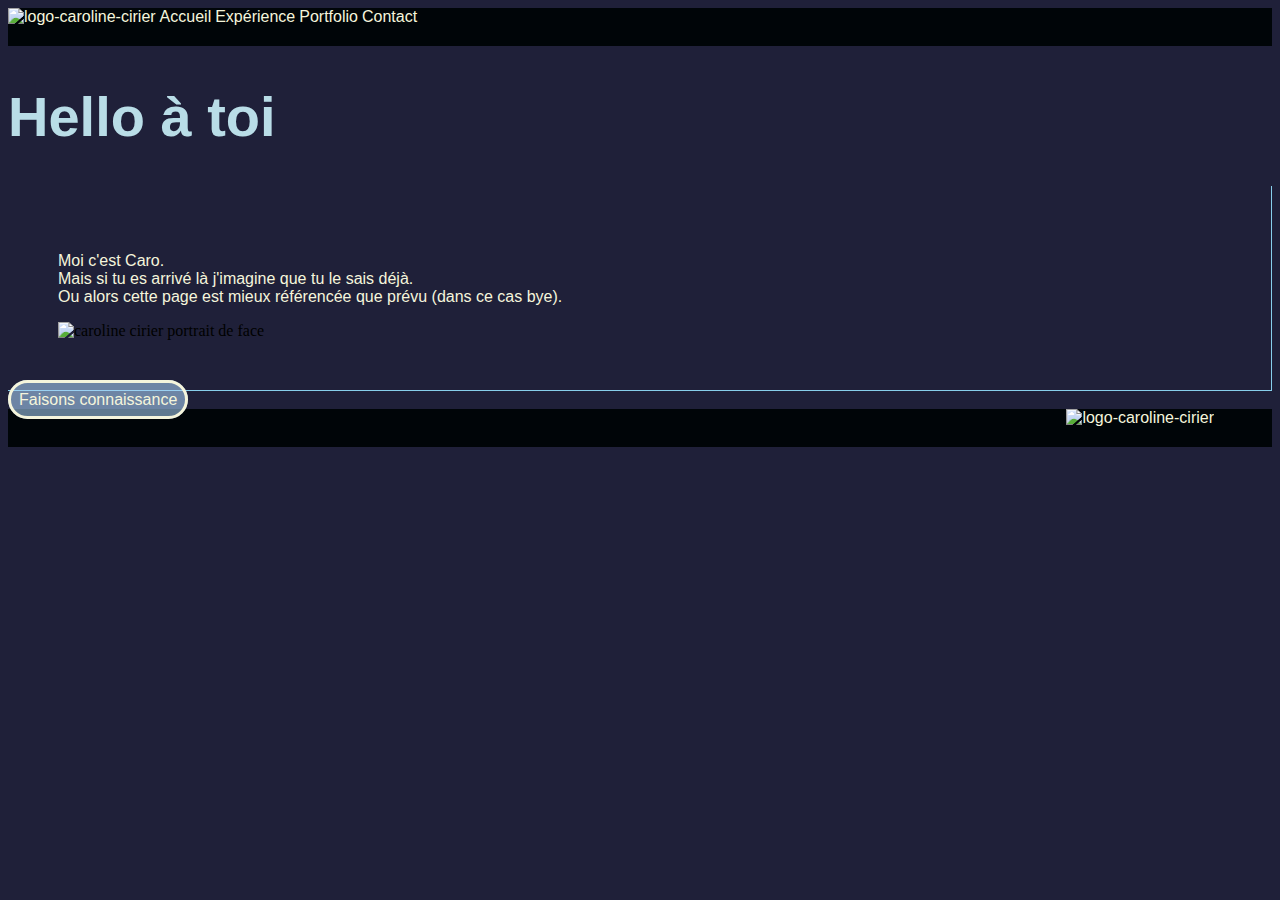
==== accueil.html @ 9c713269 "Add files via upload" ====
<!DOCTYPE html>
<html lang="fr">
<head>
    <meta charset="UTF-8">
    <meta name="viewport" content="width=device-width, initial-scale=1.0">
    <title>Accueil - Caroline Cirier</title>
    <link rel="stylesheet" href="style-portfolio.css">
</head>
<body>

    <header>
        <nav>
            <a href="accueil.html"><img src="sources/logo-caroline-cirier.png" alt="logo-caroline-cirier"></a>
            <a href="accueil.html">Accueil</a>
            <a href="experience.html">Expérience</a>
            <a href="page-projets.html">Portfolio</a>
            <a href="">Contact</a>
        </nav>
    </header>
    
    <main>

        <section>
            <h1>Hello à toi</h1>
            <div class="presentation">
            <p>Moi c'est Caro.<br>
                Mais si tu es arrivé là j'imagine que tu le sais déjà.<br>
                Ou alors cette page est mieux référencée que prévu (dans ce cas bye).</p>
            <img src="sources/portrait-caroline-cirier.jpeg" alt="caroline cirier portrait de face">
            </div>
        </section>
        
        
        
        <div>
            <a href="experience.html" class="cta-experience">Faisons connaissance</a>
        </div>
    </main>

    <footer class="footer">
            <a href="accueil.html"><img src="sources/logo-caroline-cirier.png" alt="logo-caroline-cirier"></a>
            <a href="https://www.linkedin.com/in/caroline-cirier/" target="_blank"><img src="sources/logo-linkedin-blanc.png" alt=""></a>
            <a href="https://github.com/carojy" target="_blank"><img src="sources/logo-github-blanc.png" alt=""></a>
    </footer>
    
    <script src="script_portfolio.js"></script>
</body>
</html>
---- style-portfolio.css ----
body{
    background-color: #1f2039;
    font-size: 1em;
}

h1{
    color: rgb(185, 221, 231);
    font-family: Verdana, Geneva, Tahoma, sans-serif;
    font-size: 3.5em;
}

h2 {
    color:rgb(114, 156, 171);
    font-family:Verdana, Geneva, Tahoma, sans-serif;
    font-size: 1.7em;
}

p, a, li {
    color: beige;
    font-family:'Trebuchet MS', 'Lucida Sans Unicode', 'Lucida Grande', 'Lucida Sans', Arial, sans-serif

}

a {
    text-decoration: none;
}


footer {
    text-align: right;
    padding: top 20px;
    padding-bottom: 20px;
    padding: left 50px;
    padding-right: 50px;
    background-color: rgb(0, 5, 8);
}

header {
    padding: top 20px;
    padding-bottom: 20px;
    padding: left 50px;
    padding-right: 50px;
    background-color: rgb(0, 5, 8);;
}

.cta-demande-projet, .cta-portfolio, .cta-experience {
border: solid;
border-radius: 50px;
padding: 8px;
background-color: rgba(168, 210, 246, 0.571);
}

.presentation {
    border-right: 1.3px skyblue solid;
    border-bottom: 1.1px skyblue solid;
    padding: 50px;

}
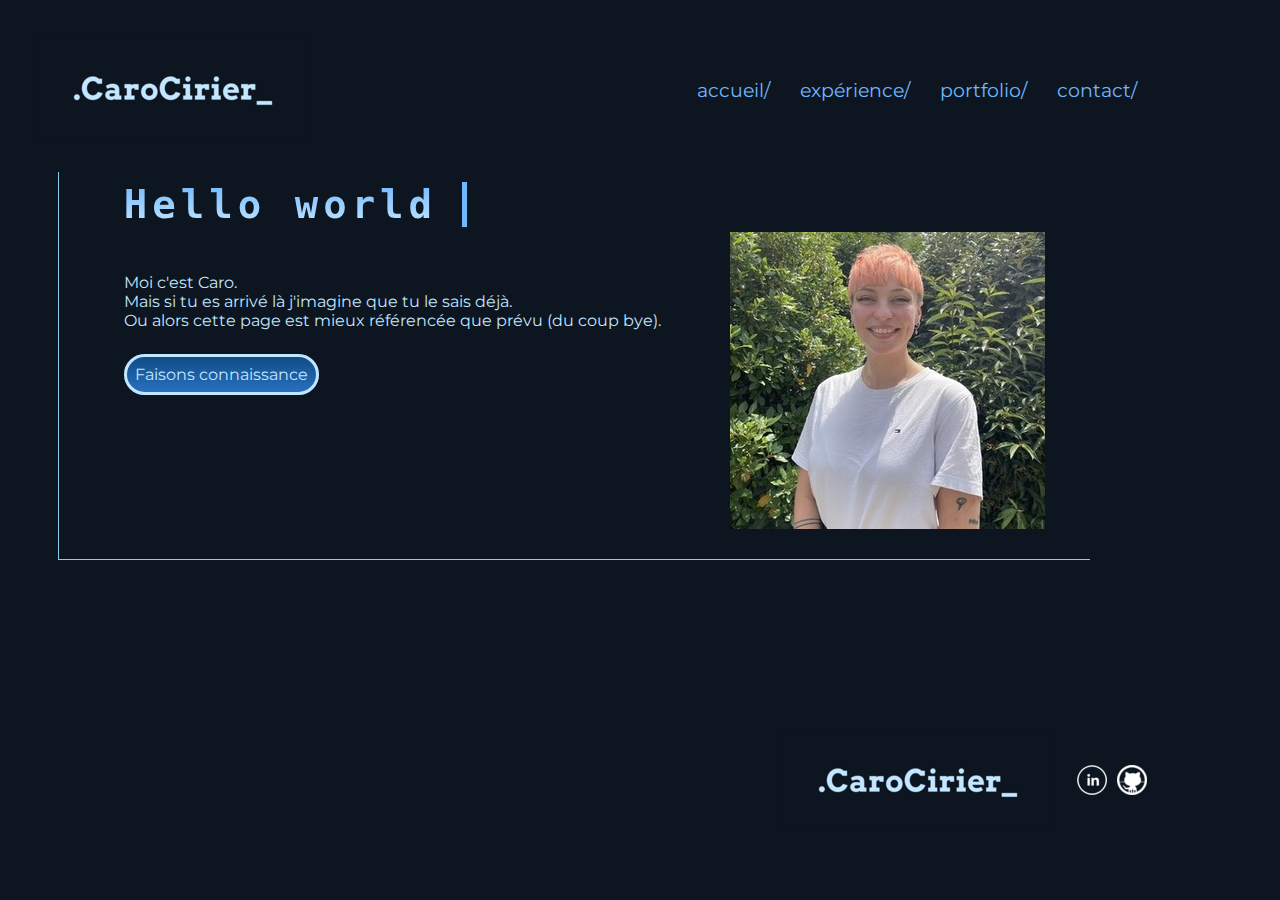
==== commit 858af6c8: "ajout marges" ====
--- a/accueil.html
+++ b/accueil.html
@@ -3,42 +3,50 @@
 <head>
     <meta charset="UTF-8">
     <meta name="viewport" content="width=device-width, initial-scale=1.0">
-    <title>Accueil - Caroline Cirier</title>
+    <title>Accueil - CaroCirier</title>
     <link rel="stylesheet" href="style-portfolio.css">
+    <link rel="preconnect" href="https://fonts.googleapis.com">
+    <link rel="preconnect" href="https://fonts.gstatic.com" crossorigin>
+    <link href="https://fonts.googleapis.com/css2?family=Manrope&family=Montserrat&display=swap" rel="stylesheet">
 </head>
 <body>
 
     <header>
         <nav>
-            <a href="accueil.html"><img src="sources/logo-caroline-cirier.png" alt="logo-caroline-cirier"></a>
-            <a href="accueil.html">Accueil</a>
-            <a href="experience.html">Expérience</a>
-            <a href="page-projets.html">Portfolio</a>
-            <a href="">Contact</a>
+            <a href="accueil.html"><img src="sources/logo-transparent-png-300px.png" alt="logo-caroline-cirier"></a>
+        <div class="menu">
+            <a href="accueil.html">accueil/</a>
+            <a href="experience.html">expérience/</a>
+            <a href="page-projets.html">portfolio/</a>
+            <a href="">contact/</a>
+        </div>
         </nav>
     </header>
     
     <main>
 
-        <section>
-            <h1>Hello à toi</h1>
+        <section>      
             <div class="presentation">
-            <p>Moi c'est Caro.<br>
-                Mais si tu es arrivé là j'imagine que tu le sais déjà.<br>
-                Ou alors cette page est mieux référencée que prévu (dans ce cas bye).</p>
-            <img src="sources/portrait-caroline-cirier.jpeg" alt="caroline cirier portrait de face">
+                
+                <div>
+                    <div class="typewriter-box">
+                        <h1 class="typewriter-anim">Hello world</h1>
+                    </div>
+                
+                    <p>Moi c'est Caro.<br>
+                    Mais si tu es arrivé là j'imagine que tu le sais déjà.<br>
+                    Ou alors cette page est mieux référencée que prévu (du coup bye).</p>
+                    <a href="experience.html" class="cta-experience">Faisons connaissance</a>
+                </div>
+
+                <img src="sources/portrait-caroline-cirier.jpeg" alt="caroline cirier portrait de face">
             </div>
         </section>
-        
-        
-        
-        <div>
-            <a href="experience.html" class="cta-experience">Faisons connaissance</a>
-        </div>
+
     </main>
 
     <footer class="footer">
-            <a href="accueil.html"><img src="sources/logo-caroline-cirier.png" alt="logo-caroline-cirier"></a>
+            <a href="accueil.html"><img src="sources/logo-transparent-png-300px.png" alt="logo-caroline-cirier"></a>
             <a href="https://www.linkedin.com/in/caroline-cirier/" target="_blank"><img src="sources/logo-linkedin-blanc.png" alt=""></a>
             <a href="https://github.com/carojy" target="_blank"><img src="sources/logo-github-blanc.png" alt=""></a>
     </footer>
--- a/style-portfolio.css
+++ b/style-portfolio.css
@@ -1,58 +1,133 @@
 body{
-    background-color: #1f2039;
+    background-color: #0D1520;
+    color:#70B8FF;
     font-size: 1em;
+    font-family:'Montserrat', sans-serif;
+}
+
+nav{
+    display: flex;
+    flex-direction: row;
+    justify-content: space-between;
+    align-items: center;
+
+    margin-bottom: 0px;
+}
+
+
+nav a {
+    margin: 15px;
+}
+
+.menu{
+    font-size: 1.2em;
+    display: flex;
+    justify-content:flex-end;
+
+    margin-right: 120px;
+}
+
+footer {
+    display: flex;
+    justify-content: end;
+    align-items: center;
+
+    margin-right: 120px;
+    margin-top: 150px;
+}
+
+footer a {
+    margin: 5px;
 }
 
 h1{
-    color: rgb(185, 221, 231);
-    font-family: Verdana, Geneva, Tahoma, sans-serif;
+    background: -webkit-linear-gradient(#70B8FF, #C2E6FF);
+    -webkit-background-clip: text;
+    -webkit-text-fill-color: transparent;
     font-size: 3.5em;
+    
+    margin-left: 20px;
 }
 
 h2 {
     color:rgb(114, 156, 171);
-    font-family:Verdana, Geneva, Tahoma, sans-serif;
     font-size: 1.7em;
 }
 
-p, a, li {
-    color: beige;
-    font-family:'Trebuchet MS', 'Lucida Sans Unicode', 'Lucida Grande', 'Lucida Sans', Arial, sans-serif
+p{
+    color:#C2E6FF;
 
+    margin-left: 20px;
+    margin-bottom: 35px;
 }
 
 a {
+    color: #70B8FF;
     text-decoration: none;
 }
 
+.presentation {
+    border-left: 1.3px skyblue solid;
+    border-bottom: 1.1px skyblue solid;
 
-footer {
-    text-align: right;
-    padding: top 20px;
-    padding-bottom: 20px;
-    padding: left 50px;
-    padding-right: 50px;
-    background-color: rgb(0, 5, 8);
+    display: flex;
+    flex-direction: row;
+    justify-content: space-around;
+
+    width: 80%;
+    padding: 10px;
+    margin-left: 50px;
 }
 
-header {
-    padding: top 20px;
-    padding-bottom: 20px;
-    padding: left 50px;
-    padding-right: 50px;
-    background-color: rgb(0, 5, 8);;
+.presentation img{
+    margin-bottom: 20px;
+    margin-top: 50px;
 }
 
 .cta-demande-projet, .cta-portfolio, .cta-experience {
-border: solid;
-border-radius: 50px;
-padding: 8px;
-background-color: rgba(168, 210, 246, 0.571);
+    background: linear-gradient(#104D87, #2870BD);
+    color: #C2E6FF;
+
+    border: solid;
+    border-radius: 50px;
+
+    padding: 8px;
+    margin: 20px;
 }
 
-.presentation {
-    border-right: 1.3px skyblue solid;
-    border-bottom: 1.1px skyblue solid;
-    padding: 50px;
+.cta-demande-projet:hover, .cta-portfolio:hover, .cta-experience:hover {
+    font-size: large;
+    text-decoration: none;
+  }
 
+
+.typewriter-box {
+    display:inline-block;
+
+    margin-top: 0px; 
 }
+
+.typewriter-anim {
+    font-size: 3em;
+    font-family: monospace;
+    letter-spacing: 5px;
+    border-right: 5px solid;
+    white-space: nowrap;
+    overflow: hidden;
+    
+    animation: 
+        typing 3s steps(18),
+        cursor .5s step-end infinite alternate;
+
+    margin-top: 0px;
+    width: 100%;
+}
+
+@keyframes cursor {
+    50% { border-color: transparent}
+}
+
+@keyframes typing {
+    from {width: 0}
+}
+
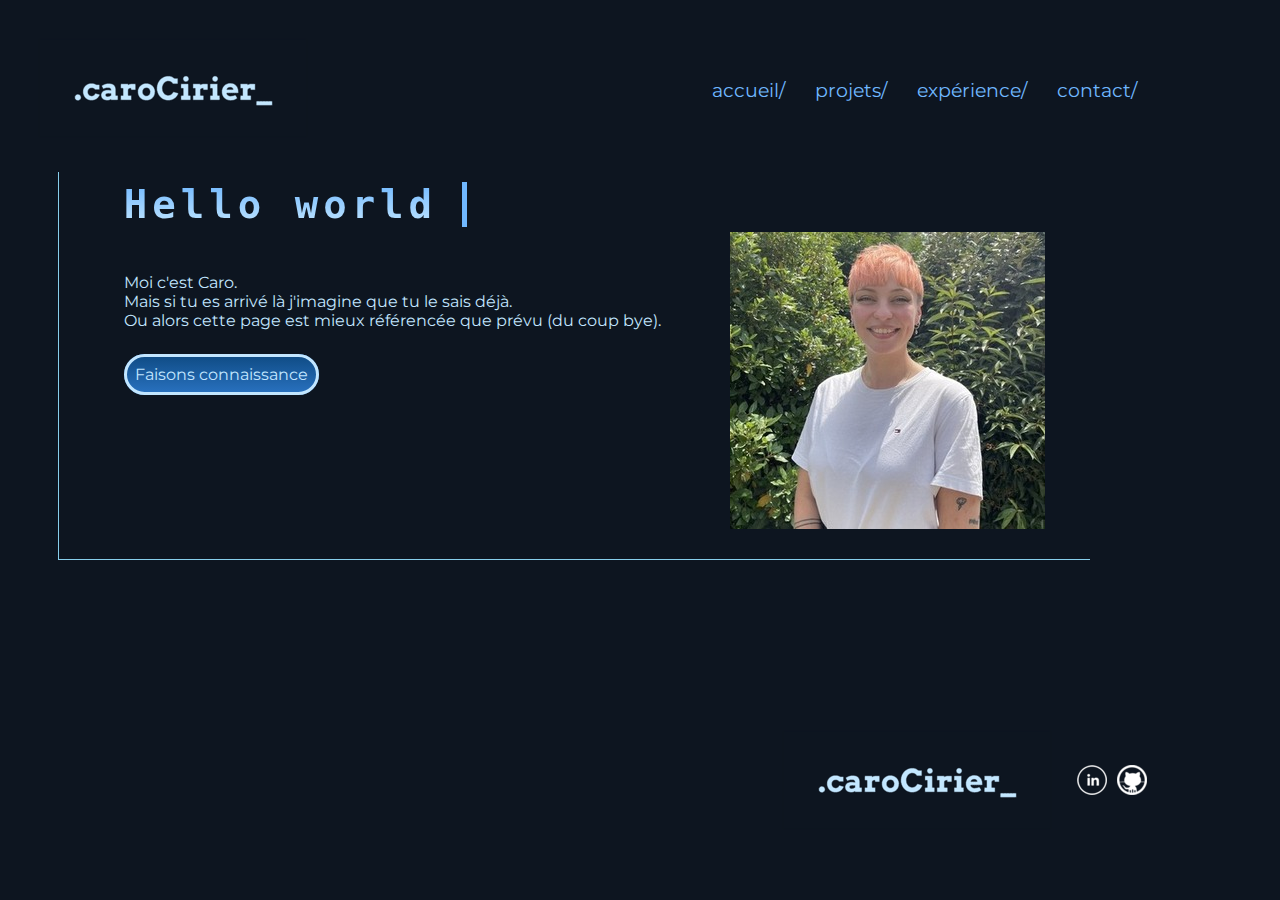
==== commit a5a82605: "ajout marges et page projets" ====
--- a/accueil.html
+++ b/accueil.html
@@ -4,7 +4,8 @@
     <meta charset="UTF-8">
     <meta name="viewport" content="width=device-width, initial-scale=1.0">
     <title>Accueil - CaroCirier</title>
-    <link rel="stylesheet" href="style-portfolio.css">
+    <link rel="stylesheet" href="style-accueil.css">
+    
     <link rel="preconnect" href="https://fonts.googleapis.com">
     <link rel="preconnect" href="https://fonts.gstatic.com" crossorigin>
     <link href="https://fonts.googleapis.com/css2?family=Manrope&family=Montserrat&display=swap" rel="stylesheet">
@@ -13,11 +14,11 @@
 
     <header>
         <nav>
-            <a href="accueil.html"><img src="sources/logo-transparent-png-300px.png" alt="logo-caroline-cirier"></a>
+            <a href="accueil.html"><img src="sources/logo-transparent-png.png" alt="logo-caroline-cirier"></a>
         <div class="menu">
             <a href="accueil.html">accueil/</a>
+            <a href="page-projets.html">projets/</a>
             <a href="experience.html">expérience/</a>
-            <a href="page-projets.html">portfolio/</a>
             <a href="">contact/</a>
         </div>
         </nav>
@@ -46,9 +47,9 @@
     </main>
 
     <footer class="footer">
-            <a href="accueil.html"><img src="sources/logo-transparent-png-300px.png" alt="logo-caroline-cirier"></a>
-            <a href="https://www.linkedin.com/in/caroline-cirier/" target="_blank"><img src="sources/logo-linkedin-blanc.png" alt=""></a>
-            <a href="https://github.com/carojy" target="_blank"><img src="sources/logo-github-blanc.png" alt=""></a>
+            <a href="accueil.html"><img src="sources/logo-transparent-png.png" alt="logo-caroline-cirier"></a>
+            <a href="https://www.linkedin.com/in/caroline-cirier/" target="_blank"><img src="sources/logo-linkedin-blanc.png" alt="logo linkedin"></a>
+            <a href="https://github.com/carojy" target="_blank"><img src="sources/logo-github-blanc.png" alt="logo github"></a>
     </footer>
     
     <script src="script_portfolio.js"></script>
--- a/style-accueil.css
+++ b/style-accueil.css
@@ -0,0 +1,133 @@
+body{
+    background-color: #0D1520;
+    color:#70B8FF;
+    font-size: 1em;
+    font-family:'Montserrat', sans-serif;
+}
+
+nav{
+    display: flex;
+    flex-direction: row;
+    justify-content: space-between;
+    align-items: center;
+
+    margin-bottom: 0px;
+}
+
+
+nav a {
+    margin: 15px;
+}
+
+.menu{
+    font-size: 1.2em;
+    display: flex;
+    justify-content:flex-end;
+
+    margin-right: 120px;
+}
+
+footer {
+    display: flex;
+    justify-content: end;
+    align-items: center;
+
+    margin-right: 120px;
+    margin-top: 150px;
+}
+
+footer a {
+    margin: 5px;
+}
+
+h1{
+    background: -webkit-linear-gradient(#70B8FF, #C2E6FF);
+    -webkit-background-clip: text;
+    -webkit-text-fill-color: transparent;
+    font-size: 3.5em;
+    
+    margin-left: 20px;
+}
+
+h2 {
+    color:rgb(114, 156, 171);
+    font-size: 1.7em;
+}
+
+p{
+    color:#C2E6FF;
+
+    margin-left: 20px;
+    margin-bottom: 35px;
+}
+
+a {
+    color: #70B8FF;
+    text-decoration: none;
+}
+
+.presentation {
+    border-left: 1.3px skyblue solid;
+    border-bottom: 1.1px skyblue solid;
+
+    display: flex;
+    flex-direction: row;
+    justify-content: space-around;
+
+    width: 80%;
+    padding: 10px;
+    margin-left: 50px;
+}
+
+.presentation img{
+    margin-bottom: 20px;
+    margin-top: 50px;
+}
+
+.cta-demande-projet, .cta-portfolio, .cta-experience {
+    background: linear-gradient(#104D87, #2870BD);
+    color: #C2E6FF;
+
+    border: solid;
+    border-radius: 50px;
+
+    padding: 8px;
+    margin: 20px;
+}
+
+.cta-demande-projet:hover, .cta-portfolio:hover, .cta-experience:hover {
+    font-size: large;
+    text-decoration: none;
+  }
+
+
+.typewriter-box {
+    display:inline-block;
+
+    margin-top: 0px; 
+}
+
+.typewriter-anim {
+    font-size: 3em;
+    font-family: monospace;
+    letter-spacing: 5px;
+    border-right: 5px solid;
+    white-space: nowrap;
+    overflow: hidden;
+    
+    animation: 
+        typing 3s steps(18),
+        cursor .5s step-end infinite alternate;
+
+    margin-top: 0px;
+    width: 100%;
+}
+
+@keyframes cursor {
+    50% { border-color: transparent};
+}
+
+@keyframes typing {
+    from {width: 0};
+}
+
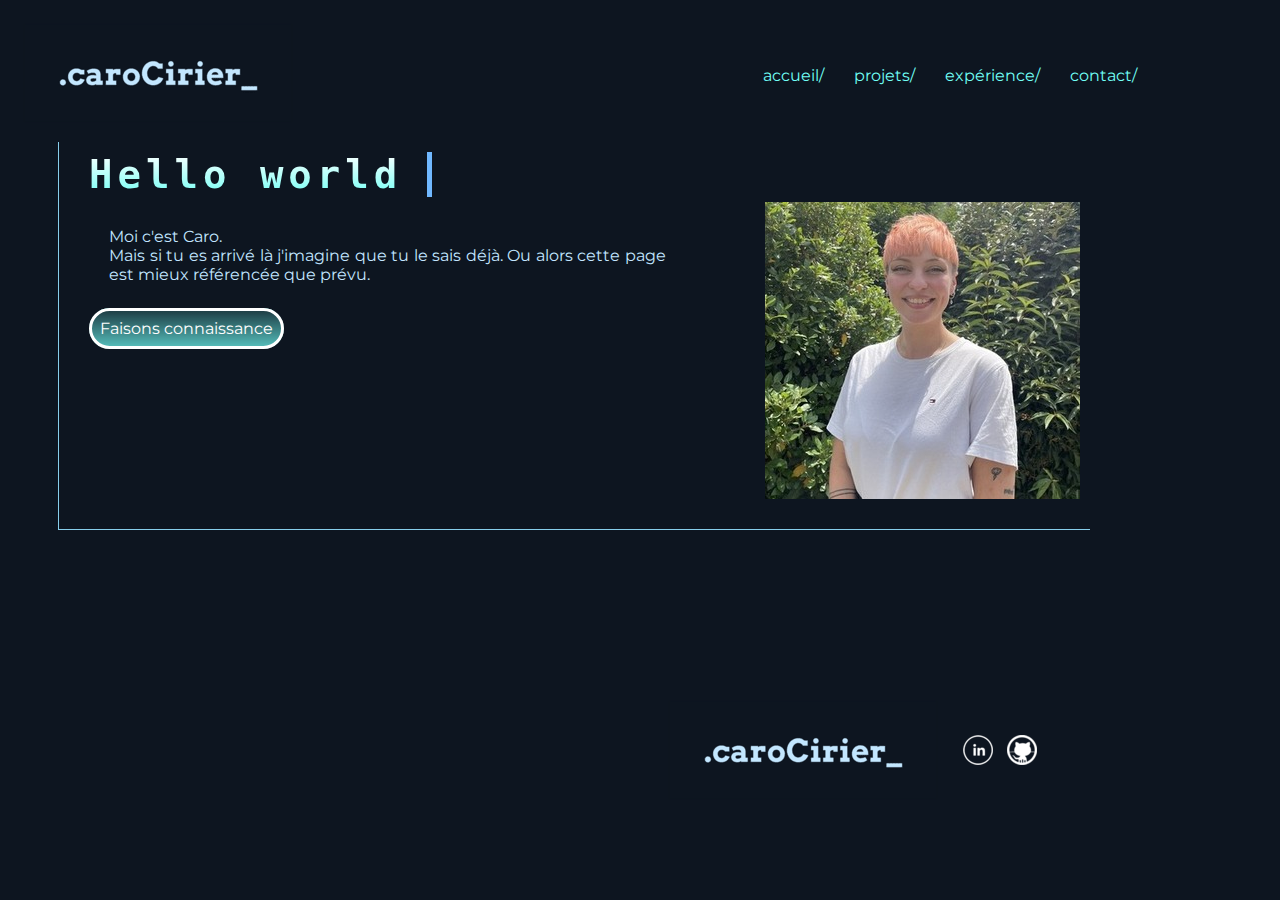
==== commit e30c77d3: "sauvegarde" ====
--- a/accueil.html
+++ b/accueil.html
@@ -12,17 +12,29 @@
 </head>
 <body>
 
-    <header>
-        <nav>
-            <a href="accueil.html"><img src="sources/logo-transparent-png.png" alt="logo-caroline-cirier"></a>
-        <div class="menu">
-            <a href="accueil.html">accueil/</a>
-            <a href="page-projets.html">projets/</a>
-            <a href="experience.html">expérience/</a>
-            <a href="">contact/</a>
-        </div>
+
+        <nav id="nav">
+            <a href="accueil.html" class="logo"><img src="sources/logo-transparent-png.png" alt="logo-caroline-cirier"></a>
+
+            <ul>
+                <li>
+                    <a href="accueil.html">accueil/</a>
+                </li>
+                <li>
+                    <a href="page-projets.html">projets/</a>
+                </li>
+                <li>
+                    <a href="experience.html">expérience/</a>
+                </li>
+                <li>
+                    <a href="contact.html">contact/</a>
+                </li>
+            </ul>
+
+            <div id="icons"></div>
+        
         </nav>
-    </header>
+
     
     <main>
 
@@ -34,9 +46,8 @@
                         <h1 class="typewriter-anim">Hello world</h1>
                     </div>
                 
-                    <p>Moi c'est Caro.<br>
-                    Mais si tu es arrivé là j'imagine que tu le sais déjà.<br>
-                    Ou alors cette page est mieux référencée que prévu (du coup bye).</p>
+                    <p class="texte">Moi c'est Caro.<br>
+                    Mais si tu es arrivé là j'imagine que tu le sais déjà. Ou alors cette page est mieux référencée que prévu.</p>
                     <a href="experience.html" class="cta-experience">Faisons connaissance</a>
                 </div>
 
@@ -47,9 +58,12 @@
     </main>
 
     <footer class="footer">
-            <a href="accueil.html"><img src="sources/logo-transparent-png.png" alt="logo-caroline-cirier"></a>
-            <a href="https://www.linkedin.com/in/caroline-cirier/" target="_blank"><img src="sources/logo-linkedin-blanc.png" alt="logo linkedin"></a>
-            <a href="https://github.com/carojy" target="_blank"><img src="sources/logo-github-blanc.png" alt="logo github"></a>
+            <a href="accueil.html" id="logo-footer"><img src="sources/logo-transparent-png.png" alt="logo-caroline-cirier"></a>
+            
+            <div class="logos-social-media">
+                <a href="https://www.linkedin.com/in/caroline-cirier/" target="_blank"><img src="sources/logo-linkedin-blanc.png" alt="logo linkedin"></a>
+                <a href="https://github.com/carojy" target="_blank"><img src="sources/logo-github-blanc.png" alt="logo github"></a>
+            </div>
     </footer>
     
     <script src="script_portfolio.js"></script>
--- a/style-accueil.css
+++ b/style-accueil.css
@@ -5,34 +5,62 @@
     font-family:'Montserrat', sans-serif;
 }
 
+
+li {
+    list-style: none;
+}
+
+
+nav a, nav a:visited {
+    color:#71fff5;
+    text-decoration: none;
+}
+
+a, a:visited {
+    color:white;
+    text-decoration: none;
+}
+
+a:hover{
+    color:white;
+}
+
+li a {
+    padding: 15px;
+}
+
 nav{
     display: flex;
+    align-items: center;
+}
+
+
+nav ul {
+    display: flex;
+    justify-content: flex-end;
+    margin-right: 120px;
+    width: 60vw;
+}
+
+
+#icons {
+    margin-left: 50vw;
+    cursor: pointer;
+    display: none;
+
+}
+
+.logo{
+    width: 30vw;
+}
+
+footer {
+    display: flex;
     flex-direction: row;
-    justify-content: space-between;
+
     align-items: center;
-
-    margin-bottom: 0px;
-}
-
-
-nav a {
-    margin: 15px;
-}
-
-.menu{
-    font-size: 1.2em;
-    display: flex;
-    justify-content:flex-end;
-
-    margin-right: 120px;
-}
-
-footer {
-    display: flex;
-    justify-content: end;
-    align-items: center;
-
-    margin-right: 120px;
+    margin-left: 50vw;
+    margin-right: 15vw;
     margin-top: 150px;
 }
 
@@ -41,7 +69,7 @@
 }
 
 h1{
-    background: -webkit-linear-gradient(#70B8FF, #C2E6FF);
+    background: -webkit-linear-gradient(white, #71fff5);
     -webkit-background-clip: text;
     -webkit-text-fill-color: transparent;
     font-size: 3.5em;
@@ -54,17 +82,6 @@
     font-size: 1.7em;
 }
 
-p{
-    color:#C2E6FF;
-
-    margin-left: 20px;
-    margin-bottom: 35px;
-}
-
-a {
-    color: #70B8FF;
-    text-decoration: none;
-}
 
 .presentation {
     border-left: 1.3px skyblue solid;
@@ -84,18 +101,20 @@
     margin-top: 50px;
 }
 
-.cta-demande-projet, .cta-portfolio, .cta-experience {
-    background: linear-gradient(#104D87, #2870BD);
-    color: #C2E6FF;
+.cta-experience {
+    background: linear-gradient(#71fff62e, #71fff6b4);
+
 
     border: solid;
     border-radius: 50px;
-
+    font-size: 1em;
     padding: 8px;
     margin: 20px;
 }
 
-.cta-demande-projet:hover, .cta-portfolio:hover, .cta-experience:hover {
+
+
+.cta-experience:hover {
     font-size: large;
     text-decoration: none;
   }
@@ -131,3 +150,122 @@
     from {width: 0};
 }
 
+.texte {
+    color:#C2E6FF;
+    text-align: justify;
+
+    width: 80%;
+    margin: 0 40px 35px 40px;
+
+}
+
+
+
+@media(max-width:850px){
+    body{
+        margin: 0;
+        padding: 0;
+        width: 90%;
+    }
+    #icons{
+        display: block;
+    }
+    #icons::before{
+        content: "\2630";
+        font-size: 2rem;
+        color:#4eaba980;
+    }
+
+    .active #icons::before{
+        content: "\2715";
+        position: absolute;
+        font-size: 2rem;
+        color:black;
+
+        margin-top: 15px;
+        font-weight: bold;
+        background-color: #71fff65c;
+
+
+        transition: 0.70s;
+        
+    }
+
+    nav{
+        font-size: 2em;
+        width: 100%;
+    }
+    
+    nav ul{
+        position: fixed;
+        left: -150%;
+        top: 5%;
+        flex-direction: column;
+        padding: 0;
+        width: 100%;
+        text-align: center;
+        transition: 0.30s;
+        background:#71fff5;
+        border-radius: 15px;
+
+    }
+    nav li{
+        padding: 20px 0;
+
+
+    }
+
+
+    nav.active ul{
+        left:0;
+        width: 80%;
+        margin-left: 10vw;
+    }
+
+    a{
+        text-transform: uppercase;
+    }
+
+    nav a, nav a:visited {
+        color: black;
+        text-decoration: none;
+    }
+
+    .presentation {
+        display: flex;
+        flex-direction: column;
+        justify-content: center;
+
+    }
+
+    .texte{
+        margin: 0 40px 53px 20px;
+    }
+
+    .presentation img{
+        margin-bottom: 0px;
+        margin-top: 50px;
+    }
+
+
+
+
+    .typewriter-anim {
+        font-size: 2.2em;
+    }
+
+    .logos-social-media a {
+        display: flex;
+        flex-direction: row;
+        margin-right: 2vw;
+        margin-left: 0;
+    }
+
+    #logo-footer {
+        width: 60%;
+    }
+
+    footer {
+        margin-left: 0px;
+    }
+}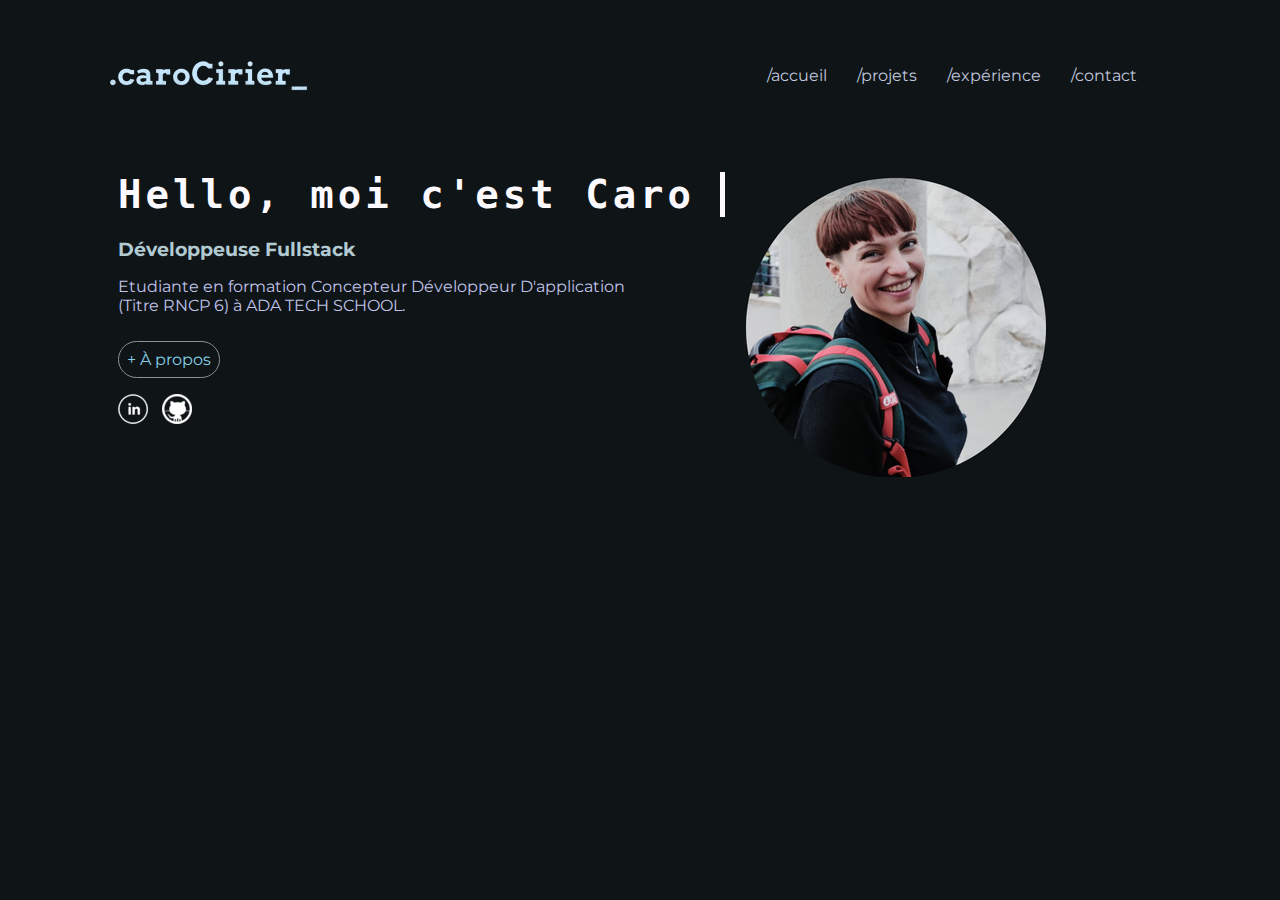
==== commit 623de53e: "maj css" ====
--- a/accueil.html
+++ b/accueil.html
@@ -3,31 +3,33 @@
 <head>
     <meta charset="UTF-8">
     <meta name="viewport" content="width=device-width, initial-scale=1.0">
-    <title>Accueil - CaroCirier</title>
-    <link rel="stylesheet" href="style-accueil.css">
+    <title>.caroCirier</title>
+    <link rel="stylesheet" href="styles.css">
     
     <link rel="preconnect" href="https://fonts.googleapis.com">
     <link rel="preconnect" href="https://fonts.gstatic.com" crossorigin>
     <link href="https://fonts.googleapis.com/css2?family=Manrope&family=Montserrat&display=swap" rel="stylesheet">
+
+
 </head>
 <body>
 
 
         <nav id="nav">
-            <a href="accueil.html" class="logo"><img src="sources/logo-transparent-png.png" alt="logo-caroline-cirier"></a>
+            <a href="https://carocirier.fr/" class="logo"><img src="sources/logo.png" alt="logo-caroline-cirier"></a>
 
             <ul>
                 <li>
-                    <a href="accueil.html">accueil/</a>
+                    <a href="https://carocirier.fr/">/accueil</a>
                 </li>
                 <li>
-                    <a href="page-projets.html">projets/</a>
+                    <a href="page-projets.html">/projets</a>
                 </li>
                 <li>
-                    <a href="experience.html">expérience/</a>
+                    <a href="experience.html">/expérience</a>
                 </li>
                 <li>
-                    <a href="contact.html">contact/</a>
+                    <a href="contact.php">/contact</a>
                 </li>
             </ul>
 
@@ -43,28 +45,24 @@
                 
                 <div>
                     <div class="typewriter-box">
-                        <h1 class="typewriter-anim">Hello world</h1>
+                        <h1 class="typewriter-anim">Hello, moi c'est Caro</h1>
                     </div>
-                
-                    <p class="texte">Moi c'est Caro.<br>
-                    Mais si tu es arrivé là j'imagine que tu le sais déjà. Ou alors cette page est mieux référencée que prévu.</p>
-                    <a href="experience.html" class="cta-experience">Faisons connaissance</a>
+                    <h2>Développeuse Fullstack</h2>
+                    <p class="texte">
+                    Etudiante en formation Concepteur Développeur D'application (Titre RNCP 6) à ADA TECH SCHOOL.</p>
+                    <a href="experience.html" class="cta-experience">+ À propos</a>
+
+                    <div class="logos-social-media">
+                        <a href="https://www.linkedin.com/in/caroline-cirier/" target="_blank"><img src="sources/logo-linkedin-blanc.png" alt="logo linkedin"></a>
+                        <a href="https://github.com/carojy" target="_blank"><img src="sources/logo-github-blanc.png" alt="logo github"></a>
+                    </div>
                 </div>
 
-                <img src="sources/portrait-caroline-cirier.jpeg" alt="caroline cirier portrait de face">
+                <img src="sources/portrait.png" alt="caroline cirier portrait de face">
             </div>
         </section>
 
     </main>
-
-    <footer class="footer">
-            <a href="accueil.html" id="logo-footer"><img src="sources/logo-transparent-png.png" alt="logo-caroline-cirier"></a>
-            
-            <div class="logos-social-media">
-                <a href="https://www.linkedin.com/in/caroline-cirier/" target="_blank"><img src="sources/logo-linkedin-blanc.png" alt="logo linkedin"></a>
-                <a href="https://github.com/carojy" target="_blank"><img src="sources/logo-github-blanc.png" alt="logo github"></a>
-            </div>
-    </footer>
     
     <script src="script_portfolio.js"></script>
 </body>
--- a/styles.css
+++ b/styles.css
@@ -0,0 +1,535 @@
+/*COMMUN*/
+
+body{
+    background-color: #0f1416;
+    color:#fdfaff;
+    font-size: 1em;
+    font-family:'Montserrat', sans-serif;
+}
+
+
+.logo{
+    margin-left: 50px;
+}
+
+
+li {
+    list-style: none;
+}
+
+
+li a {
+    color: #c0c8df;
+
+    padding: 15px;
+}
+
+
+a, a:visited {
+    text-decoration: none;
+}
+
+
+nav{
+    display: flex;
+    align-items: center;
+}
+
+
+nav ul {
+    display: flex;
+    justify-content: flex-end;
+
+    margin-right: 120px;
+    width: 60vw;
+}
+
+
+#icons {
+    cursor: pointer;
+    display: none;
+
+    margin-left: 50vw;
+}
+
+
+.logo{
+    width: 30vw;
+}
+
+
+footer {
+    display: flex;
+    flex-direction: row;
+    align-items: center;
+
+    margin-left: 50vw;
+    margin-right: 15vw;
+    margin-top: 150px;
+}
+
+
+footer a {
+    margin: 5px;
+}
+
+
+h1{
+    color: #fdfaff;
+    font-size: 3.5em;
+    
+    margin-left: 100px;
+}
+
+
+h2 {
+    color:#b2cbd3;
+    font-size: 1.2em;
+
+    margin-left: 20px;
+}
+
+
+
+/*ACCUEIL*/
+
+.presentation {
+    display: flex;
+    flex-direction: row;
+    justify-content: space-around;
+
+    width: 75%;
+    padding: 10px;
+    margin-left: 80px;
+}
+
+
+.presentation h1{
+    margin: 20px 0 0 20px;
+}
+
+
+.presentation img{
+    margin-bottom: 20px;
+    margin-top: 25px;
+}
+
+
+.cta-experience {
+    background-color: #0f1416;
+    border: 0.1px solid #899295;
+    border-radius: 20px;
+    color: #85d1e8;
+    font-size: 1em;
+    
+    padding: 8px;
+    margin: 20px;
+}
+
+
+.cta-experience:hover {
+    background-color:#182226;
+    text-decoration: none;
+}
+
+
+.typewriter-box {
+    display:inline-block;
+
+    margin-top: 0px; 
+}
+
+.typewriter-anim {
+    font-size: 3em;
+    font-family: monospace;
+    letter-spacing: 4px;
+    border-right: 5px solid;
+    white-space: nowrap;
+    overflow: hidden;
+    
+    animation: 
+        typing 3s steps(25),
+        cursor .5s step-end infinite alternate;
+
+    margin-top: 0px;
+    width: 100%;
+}
+
+@keyframes cursor {
+    50% { border-color: transparent};
+}
+
+@keyframes typing {
+    from {width: 0};
+}
+
+
+.texte {
+    color:#c0c4eb;
+
+    width: 80%;
+    margin: 0 40px 35px 20px;
+
+}
+
+
+.presentation .logos-social-media a {
+    margin-left: 10px;
+}
+
+
+.presentation .logos-social-media {
+    margin-left: 10px;
+}
+
+
+/* PROJETS */
+
+.projets {
+    display: grid;
+    grid-template-columns: 1fr 1fr;
+    grid-template-rows: 300px 300px;
+    gap: 55px;
+    
+    width: 80%;
+    margin: 0 auto 0 auto;
+    padding-bottom: 50px;
+}
+
+
+.projets img {
+    width: 100%;
+    height: 100%;
+
+}
+
+
+.lien-conteneur-projet {
+    position: relative;
+}
+
+
+.projet-hover {
+    position: absolute;
+    top: 0;
+    left: 0;
+    right: 0;
+    bottom: 0;
+    display: flex;
+    align-items: center;
+    justify-content: center;
+    font-size: 1.2em;
+    color: white;
+    background-color: rgba(0, 0, 0, 0.7);
+    display: none;
+
+}
+
+
+.text-hover{
+    width: 80%;
+
+}
+
+
+.voir-github{
+    font-size: small;
+}
+
+
+.lien-conteneur-projet:hover .projet-hover {
+    display: flex;
+}
+  
+
+.entete .cta-demande-projet{
+    padding: 20px;
+}
+
+/*EXPERIENCE*/
+
+.entete {
+    display: flex;
+    justify-content: space-around;
+    align-items: center;
+
+    width: 75%;
+    padding: 10px;
+    margin: 60px auto 120px auto;
+}
+
+
+.entete p {
+    color:#b0ecff;
+    text-align: justify;
+
+    width: 70%;
+}
+
+
+.cta-portfolio, .cta-demande-projet, .cta-contact {
+    background: #b2ced6;
+    color: #1d343a;
+    text-align: center;
+    border-width: 0.1em;
+    border-radius: 20px;
+
+    padding: 20px;
+}
+
+
+.cta-portfolio {
+    width: 15%;
+    height: 30%;
+}
+
+
+.cta-portfolio:hover, .cta-demande-projet:hover, .cta-contact:hover {
+    background-color: #bbcfd4;
+    text-decoration: none;
+}
+
+
+.experience{
+    display: flex;
+
+    width: 70%;
+    margin:50px auto 0 auto;
+}
+
+
+.CV {
+    display: flex;
+    flex-direction: column;
+
+    width: 50%;
+}
+
+
+.CV img {
+    margin-bottom: 20px;
+}
+
+
+.skills{
+    display: flex;
+    justify-content: flex-end;
+    
+    width: 50%;
+}
+
+
+.skills h2{
+    width: 10%;
+}
+
+
+.skills p{
+    display: flex;
+    flex-wrap: wrap;
+
+    width: 80%;
+    height: 50%;
+}
+
+
+.bulle{ 
+    background: #344a51;
+    color: #bfc8cb;
+    text-align: center;
+
+    border: solid;
+    border-width: 0.1em;
+    border-radius: 50px;
+
+    height: 20px;
+    margin: 5px;
+    padding: 10px;
+}
+
+
+.cta-contact{
+    width: 71%;
+}
+
+
+
+/* CONTACT */
+
+
+form {
+    display:flex;
+    flex-direction: column;
+
+    margin: auto;
+    width: 50%;
+}
+
+
+input, textarea {
+    padding: 10px;
+    color: #cee7ef;
+    border:0.5px solid #bfc8cb;
+    background-color:#1d222a;
+    outline: none;
+    border-radius: 15px;
+
+    margin: 25px 0px 25px 0;
+}
+
+
+fieldset{
+    background-color: #004e5d;
+    border-radius: 6px;
+    border:1px solid #b0ecff;
+
+    margin-top: 30px;
+}
+
+
+.text-box{
+    display: flex;
+    justify-content: center;
+    flex-direction: column;
+}
+
+
+legend {
+    background-color: #b2cbd3;
+    border-radius: 5px;
+    color: #0f1416;
+
+    padding: 5px;
+}
+
+
+label{
+    padding: 5px;
+    margin-top: 20px;
+}
+
+
+#bouton{
+    background-color: #0f1416;
+    border: 0.1px solid #899295;
+    border-radius: 20px;
+    color: #85d1e8;
+}
+
+
+#bouton:hover{
+    background-color:#182226;
+}
+
+
+.message {
+    margin: 50px 100px 50px 100px;
+}
+
+/* RESPONSIVITE */
+
+@media(max-width:850px){
+    body{
+        margin: 0;
+        padding: 0;
+        width: 90%;
+    }
+
+    #icons{
+        display: block;
+    }
+
+    #icons::before{
+        content: "\2630";
+        font-size: 2rem;
+        color:#4eaba980;
+    }
+
+    .active #icons::before{
+        content: "\2715";
+        position: absolute;
+        font-size: 2rem;
+        color:black;
+        font-weight: bold;
+        background-color: #71fff65c;
+        transition: 0.70s;
+        
+        margin-top: 15px;
+    }
+
+    nav{
+        font-size: 2em;
+        width: 100%;
+    }
+    
+    nav ul{
+        position: fixed;
+        left: -150%;
+        top: 5%;
+        flex-direction: column;
+
+        text-align: center;
+        transition: 0.30s;
+        background:#71fff5;
+        border-radius: 15px;
+
+        padding: 0;
+        width: 100%;
+
+    }
+
+    nav li{
+        padding: 20px 0;
+    }
+
+    nav.active ul{
+        left:0;
+        width: 80%;
+
+        margin-left: 10vw;
+    }
+
+    a{
+        text-transform: uppercase;
+    }
+
+    nav a, nav a:visited {
+        color: black;
+        text-decoration: none;
+    }
+
+    .presentation {
+        display: flex;
+        flex-direction: column;
+        justify-content: center;
+    }
+
+    .texte{
+        margin: 0 40px 53px 20px;
+    }
+
+    .presentation img{
+        margin-bottom: 0px;
+        margin-top: 50px;
+    }
+
+    .typewriter-anim {
+        font-size: 2.2em;
+    }
+
+    .logos-social-media a {
+        display: flex;
+        flex-direction: row;
+
+        margin-right: 2vw;
+        margin-left: 0;
+    }
+
+    #logo-footer {
+        width: 60%;
+    }
+
+    footer {
+        margin-left: 0px;
+    }
+}